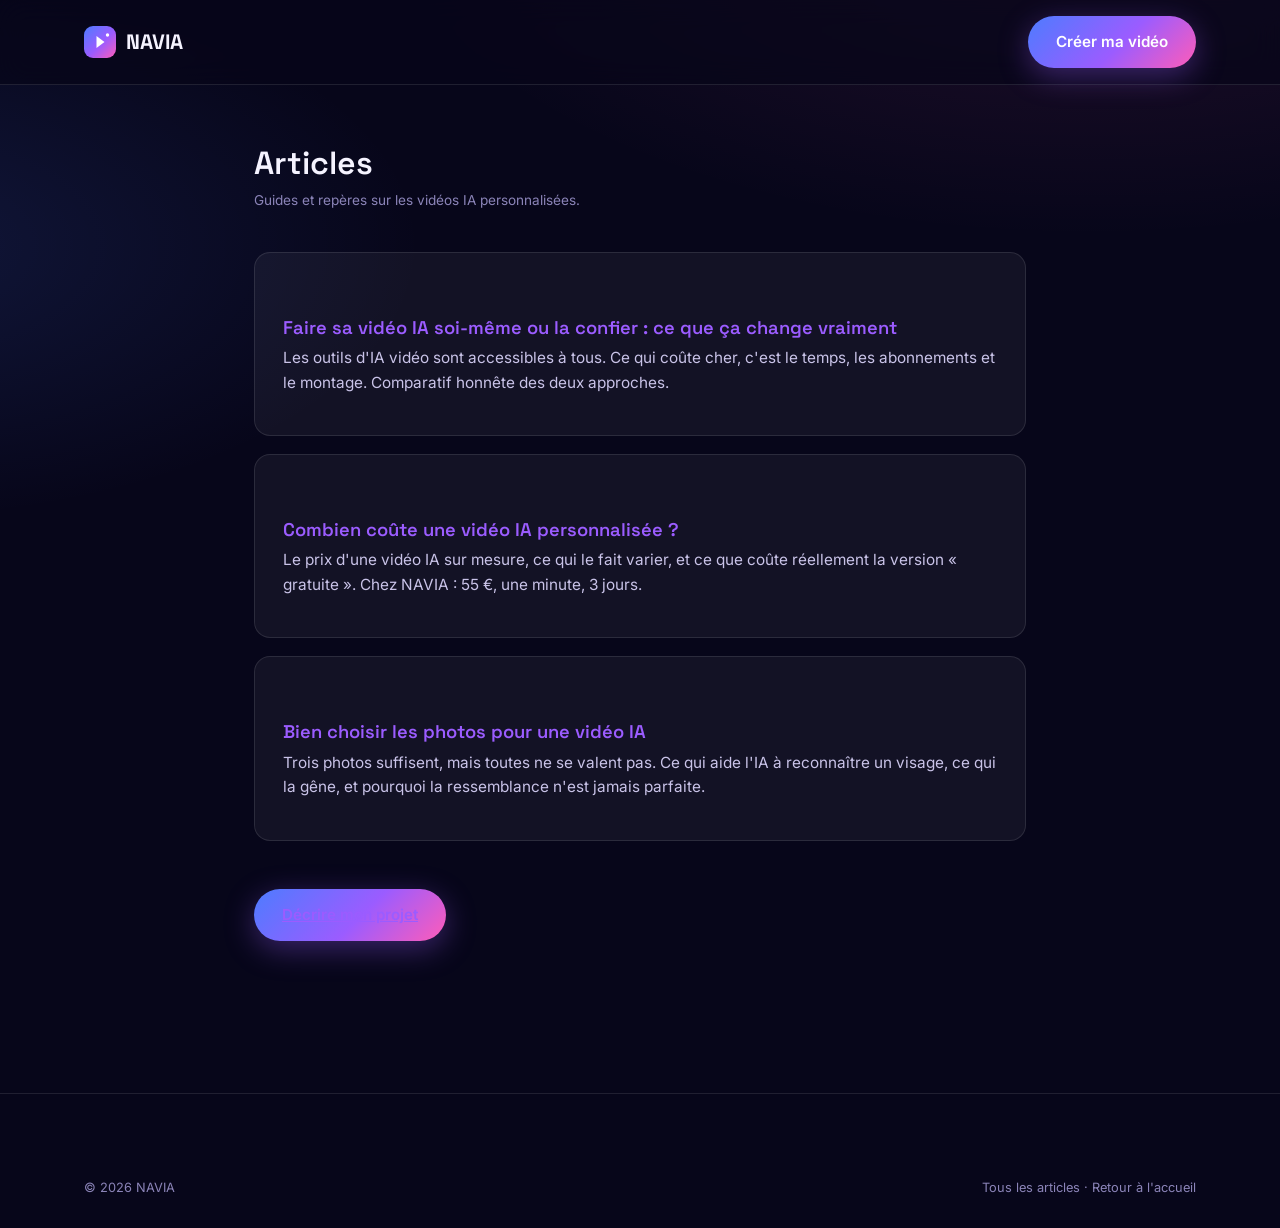
==== articles/index.html @ 46385a6c "Add an articles section answering the informational queries The site only answered "what is NAVIA" -" ====
<!DOCTYPE html>
<html lang="fr">
<head>
<meta charset="UTF-8">
<meta name="viewport" content="width=device-width, initial-scale=1.0">
<title>Articles — NAVIA</title>
<meta name="description" content="Guides sur les vidéos IA personnalisées : combien ça coûte, comment choisir les photos, faire soi-même ou confier.">
<link rel="canonical" href="https://navia-production.com/articles/">
<meta property="og:type" content="website">
<meta property="og:site_name" content="NAVIA">
<meta property="og:locale" content="fr_FR">
<meta property="og:url" content="https://navia-production.com/articles/">
<meta property="og:title" content="Articles — NAVIA">
<meta property="og:description" content="Guides sur les vidéos IA personnalisées : combien ça coûte, comment choisir les photos, faire soi-même ou confier.">
<meta property="og:image" content="https://navia-production.com/assets/portfolio/exemple-01-photo.jpg">
<meta name="twitter:card" content="summary_large_image">
<meta name="twitter:title" content="Articles — NAVIA">
<meta name="twitter:description" content="Guides sur les vidéos IA personnalisées : combien ça coûte, comment choisir les photos, faire soi-même ou confier.">
<meta name="twitter:image" content="https://navia-production.com/assets/portfolio/exemple-01-photo.jpg">
<link rel="icon" href="../assets/logo.svg" type="image/svg+xml">
<link rel="stylesheet" href="../css/style.css">
<script type="application/ld+json">
{
  "@context": "https://schema.org",
  "@graph": [
    {
      "@type": "CollectionPage",
      "@id": "https://navia-production.com/articles/#collection",
      "url": "https://navia-production.com/articles/",
      "name": "Articles — NAVIA",
      "description": "Guides et repères sur les vidéos IA personnalisées : coût, préparation des photos, faire soi-même ou confier.",
      "inLanguage": "fr-FR",
      "isPartOf": {
        "@id": "https://navia-production.com/#website"
      },
      "publisher": {
        "@type": "Organization",
        "@id": "https://navia-production.com/#organization",
        "name": "NAVIA",
        "url": "https://navia-production.com"
      },
      "hasPart": [
        {
          "@type": "Article",
          "@id": "https://navia-production.com/articles/faire-une-video-ia-soi-meme-ou-la-confier.html#article",
          "headline": "Faire sa vidéo IA soi-même ou la confier : ce que ça change vraiment",
          "url": "https://navia-production.com/articles/faire-une-video-ia-soi-meme-ou-la-confier.html"
        },
        {
          "@type": "Article",
          "@id": "https://navia-production.com/articles/combien-coute-une-video-ia-personnalisee.html#article",
          "headline": "Combien coûte une vidéo IA personnalisée ?",
          "url": "https://navia-production.com/articles/combien-coute-une-video-ia-personnalisee.html"
        },
        {
          "@type": "Article",
          "@id": "https://navia-production.com/articles/bien-choisir-les-photos-pour-une-video-ia.html#article",
          "headline": "Bien choisir les photos pour une vidéo IA",
          "url": "https://navia-production.com/articles/bien-choisir-les-photos-pour-une-video-ia.html"
        }
      ]
    },
    {
      "@type": "BreadcrumbList",
      "@id": "https://navia-production.com/articles/#breadcrumb",
      "itemListElement": [
        {
          "@type": "ListItem",
          "position": 1,
          "name": "Accueil",
          "item": {
            "@type": "WebPage",
            "@id": "https://navia-production.com/"
          }
        },
        {
          "@type": "ListItem",
          "position": 2,
          "name": "Articles"
        }
      ]
    }
  ]
}
</script>
</head>
<body>
<header>
  <nav class="nav">
    <a href="/" class="logo"><img src="../assets/logo.svg" alt="NAVIA"> NAVIA</a>
    <div class="nav-right"><a href="/#commande" class="btn btn-primary nav-cta">Créer ma vidéo</a></div>
  </nav>
</header>
<main class="legal-page">
  <div class="container">

    <h1>Articles</h1>
    <p class="updated">Guides et repères sur les vidéos IA personnalisées.</p>

    <div class="card" style="margin-bottom:18px">
      <h2 style="font-size:1.15rem;margin-bottom:8px"><a href="/articles/faire-une-video-ia-soi-meme-ou-la-confier.html">Faire sa vidéo IA soi-même ou la confier : ce que ça change vraiment</a></h2>
      <p>Les outils d'IA vidéo sont accessibles à tous. Ce qui coûte cher, c'est le temps, les abonnements et le montage. Comparatif honnête des deux approches.</p>
    </div>
    <div class="card" style="margin-bottom:18px">
      <h2 style="font-size:1.15rem;margin-bottom:8px"><a href="/articles/combien-coute-une-video-ia-personnalisee.html">Combien coûte une vidéo IA personnalisée ?</a></h2>
      <p>Le prix d'une vidéo IA sur mesure, ce qui le fait varier, et ce que coûte réellement la version « gratuite ». Chez NAVIA : 55 €, une minute, 3 jours.</p>
    </div>
    <div class="card" style="margin-bottom:18px">
      <h2 style="font-size:1.15rem;margin-bottom:8px"><a href="/articles/bien-choisir-les-photos-pour-une-video-ia.html">Bien choisir les photos pour une vidéo IA</a></h2>
      <p>Trois photos suffisent, mais toutes ne se valent pas. Ce qui aide l'IA à reconnaître un visage, ce qui la gêne, et pourquoi la ressemblance n'est jamais parfaite.</p>
    </div>
    <p style="margin-top:48px"><a href="/#commande" class="btn btn-primary">Décrire mon projet</a></p>
  </div>
</main>
<footer>
  <div class="container footer-bottom" style="border-top:none">
    <span>© 2026 NAVIA</span>
    <span><a href="/articles/">Tous les articles</a> · <a href="/">Retour à l'accueil</a></span>
  </div>
</footer>
</body>
</html>
---- css/style.css ----
/* ============================================================
   NAVIA — design system
   ============================================================ */

@import url('https://fonts.googleapis.com/css2?family=Space+Grotesk:wght@500;600;700&family=Inter:wght@400;500;600;700&display=swap');

:root{
  --bg-0:#07061a;
  --bg-1:#0d0b26;
  --bg-2:#151234;
  --surface:rgba(255,255,255,.05);
  --surface-strong:rgba(255,255,255,.09);
  --border:rgba(255,255,255,.1);
  --text-0:#f5f3ff;
  --text-1:#c9c3e8;
  --text-2:#8b84b8;

  --blue:#4d7cff;
  --violet:#9b5cff;
  --pink:#ff5cb8;

  --gradient-1:linear-gradient(135deg,var(--blue) 0%,var(--violet) 55%,var(--pink) 100%);
  --gradient-soft:linear-gradient(135deg,rgba(77,124,255,.16) 0%,rgba(155,92,255,.16) 55%,rgba(255,92,184,.16) 100%);
  --gradient-text:linear-gradient(90deg,#7fa2ff,#b98bff,#ff8ecb);

  --glow-violet:0 0 60px rgba(155,92,255,.28);
  --glow-pink:0 0 50px rgba(255,92,184,.22);

  --radius-lg:22px;
  --radius:16px;
  --radius-sm:10px;

  --font-head:'Space Grotesk',sans-serif;
  --font-body:'Inter',sans-serif;

  --container:1160px;
}

*,*::before,*::after{box-sizing:border-box;margin:0;padding:0}
html{scroll-behavior:smooth}
body{
  background:
    radial-gradient(1200px 600px at 85% -10%, rgba(255,92,184,.12), transparent 60%),
    radial-gradient(1000px 500px at -10% 20%, rgba(77,124,255,.14), transparent 55%),
    var(--bg-0);
  color:var(--text-1);
  font-family:var(--font-body);
  line-height:1.6;
  overflow-x:hidden;
  min-height:100vh;
}
img,video{max-width:100%;display:block}
a{color:inherit;text-decoration:none}
ul{list-style:none}
button{font:inherit;cursor:pointer;border:none;background:none;color:inherit}
h1,h2,h3,h4{font-family:var(--font-head);color:var(--text-0);line-height:1.15;font-weight:600}
.container{max-width:var(--container);margin:0 auto;padding:0 24px}
section{padding:96px 0}
@media(max-width:768px){section{padding:64px 0}}

.eyebrow{
  display:inline-flex;align-items:center;gap:8px;
  font-size:.78rem;letter-spacing:.08em;text-transform:uppercase;
  color:var(--text-2);font-weight:600;margin-bottom:14px;
}
.eyebrow::before{content:"";width:8px;height:8px;border-radius:50%;background:var(--gradient-1);box-shadow:0 0 12px var(--pink)}

.gradient-text{
  background:var(--gradient-text);
  -webkit-background-clip:text;background-clip:text;color:transparent;
}

.section-head{max-width:640px;margin:0 auto 52px;text-align:center}
.section-head h2{font-size:clamp(1.8rem,3.4vw,2.6rem);margin-bottom:14px}
.section-head p{color:var(--text-1);font-size:1.05rem}

/* ---------- buttons ---------- */
.btn{
  display:inline-flex;align-items:center;justify-content:center;gap:8px;
  padding:14px 28px;border-radius:999px;font-weight:600;font-size:.95rem;
  transition:transform .2s ease, box-shadow .2s ease, opacity .2s ease;
  white-space:nowrap;
}
.btn-primary{
  background:var(--gradient-1);color:#fff;
  box-shadow:0 8px 30px rgba(155,92,255,.35);
}
.btn-primary:hover{transform:translateY(-2px);box-shadow:0 12px 36px rgba(255,92,184,.4)}
.btn-ghost{
  background:var(--surface);border:1px solid var(--border);color:var(--text-0);
}
.btn-ghost:hover{background:var(--surface-strong);border-color:rgba(255,255,255,.2)}
.btn-block{width:100%}
.btn[disabled]{opacity:.4;cursor:not-allowed;transform:none}

/* ---------- header ---------- */
header{
  position:sticky;top:0;z-index:100;
  background:rgba(7,6,26,.72);
  backdrop-filter:blur(14px);
  border-bottom:1px solid var(--border);
}
.nav{display:flex;align-items:center;justify-content:space-between;padding:16px 24px;max-width:var(--container);margin:0 auto}
.logo{display:flex;align-items:center;gap:10px;font-family:var(--font-head);font-size:1.3rem;font-weight:700;color:var(--text-0)}
.logo img{height:32px;width:32px}
.nav-links{display:flex;align-items:center;gap:30px;font-size:.92rem;font-weight:500}
.nav-links a{color:var(--text-1);transition:color .2s}
.nav-links a:hover{color:var(--text-0)}
.nav-right{display:flex;align-items:center;gap:16px}
.lang-switch{display:flex;gap:6px;border:1px solid var(--border);border-radius:999px;padding:4px}
.lang-switch a{padding:5px 12px;border-radius:999px;font-size:.8rem;font-weight:700;color:var(--text-2)}
.lang-switch a.active{background:var(--gradient-1);color:#fff}
.nav-toggle{display:none;background:none;border:none;color:var(--text-0);font-size:1.6rem}
@media(max-width:900px){
  .nav-links{position:fixed;top:70px;left:0;right:0;background:var(--bg-1);border-bottom:1px solid var(--border);flex-direction:column;padding:24px;gap:18px;transform:translateY(-140%);transition:transform .25s ease;z-index:99}
  .nav-links.open{transform:translateY(0)}
  .nav-toggle{display:block}
  .nav-cta{display:none}
}

/* ---------- hero ---------- */
.hero{padding:88px 0 60px;position:relative}
.hero-grid{display:grid;grid-template-columns:1.1fr .9fr;gap:56px;align-items:center}
@media(max-width:900px){.hero-grid{grid-template-columns:1fr}}
.hero h1{font-size:clamp(2.2rem,5vw,3.6rem);margin-bottom:20px}
.hero p.lead{font-size:1.12rem;color:var(--text-1);margin-bottom:32px;max-width:520px}
.hero-actions{display:flex;gap:14px;flex-wrap:wrap;margin-bottom:36px}
.hero-stats{display:flex;gap:36px;flex-wrap:wrap}
.hero-stats div strong{display:block;font-family:var(--font-head);font-size:1.5rem;color:var(--text-0)}
.hero-stats div span{font-size:.82rem;color:var(--text-2)}
.hero-media{position:relative;border-radius:var(--radius-lg);overflow:hidden;border:1px solid var(--border);box-shadow:var(--glow-violet)}
.hero-media video,.hero-media img{width:100%;height:100%;object-fit:cover;aspect-ratio:9/12}
.hero-media::after{content:"";position:absolute;inset:0;background:linear-gradient(180deg,transparent 50%,rgba(7,6,26,.7));pointer-events:none}
.badge-float{
  position:absolute;bottom:18px;left:18px;right:18px;z-index:2;
  background:rgba(13,11,38,.75);backdrop-filter:blur(8px);
  border:1px solid var(--border);border-radius:var(--radius-sm);
  padding:12px 16px;font-size:.85rem;color:var(--text-0);display:flex;align-items:center;gap:10px;
}

/* ---------- cards / grid ---------- */
.grid{display:grid;gap:24px}
.grid-3{grid-template-columns:repeat(3,1fr)}
.grid-4{grid-template-columns:repeat(4,1fr)}
.grid-2{grid-template-columns:repeat(2,1fr)}
.grid-5{grid-template-columns:repeat(5,1fr)}
@media(max-width:900px){.grid-3,.grid-4{grid-template-columns:repeat(2,1fr)}.grid-5{grid-template-columns:repeat(3,1fr)}}
@media(max-width:600px){.grid-2,.grid-3,.grid-4{grid-template-columns:1fr}.grid-5{grid-template-columns:repeat(2,1fr)}}

.card{
  background:var(--surface);border:1px solid var(--border);border-radius:var(--radius);
  padding:28px;transition:transform .2s ease, border-color .2s ease, background .2s ease;
}
.card:hover{transform:translateY(-4px);border-color:rgba(255,255,255,.22);background:var(--surface-strong)}
.card .icon{
  width:46px;height:46px;border-radius:12px;display:flex;align-items:center;justify-content:center;
  background:var(--gradient-soft);margin-bottom:16px;font-size:1.3rem;
}
.card h3{font-size:1.08rem;margin-bottom:8px}
.card p{font-size:.92rem;color:var(--text-1)}

.card-compact{padding:18px 14px}
.card-compact .icon{width:38px;height:38px;font-size:1.1rem;margin-bottom:10px}
.card-compact h3{font-size:.92rem;margin-bottom:0}

.card-tight{padding:22px}
.card-tight .icon{width:40px;height:40px;font-size:1.15rem;margin-bottom:12px}
.card-tight h3{font-size:1rem}
.card-tight p{font-size:.88rem}

.step-card{position:relative;padding-top:44px}
.step-card .num{
  position:absolute;top:-18px;left:24px;width:36px;height:36px;border-radius:10px;
  background:var(--gradient-1);color:#fff;display:flex;align-items:center;justify-content:center;
  font-family:var(--font-head);font-weight:700;box-shadow:0 6px 18px rgba(155,92,255,.4);
}

/* ---------- style / occasion tiles ---------- */
.tile{
  background:var(--surface);border:1px solid var(--border);border-radius:var(--radius);
  overflow:hidden;text-align:center;
}
.tile .tile-media{aspect-ratio:4/3;background:var(--gradient-soft);display:flex;align-items:center;justify-content:center;font-size:2rem;overflow:hidden}
.tile .tile-media img{width:100%;height:100%;object-fit:cover;display:block}
.tile .tile-body{padding:18px}
.tile h3{font-size:1rem}

/* ---------- portfolio ---------- */
.section-note{text-align:center;font-size:.85rem;color:var(--text-2);margin:-28px 0 32px}
.section-note-end{margin:28px 0 0}

/* two vertical examples side by side, then one wide example below */
.pf-row{display:grid;grid-template-columns:repeat(2,1fr);gap:24px;margin-bottom:24px}
@media(max-width:900px){.pf-row{grid-template-columns:1fr}}

.pf-card{
  display:grid;gap:22px;align-items:start;
  background:var(--surface);border:1px solid var(--border);border-radius:var(--radius-lg);
  padding:22px;transition:transform .2s ease,border-color .2s ease,background .2s ease;
}
.pf-card:hover{transform:translateY(-4px);border-color:rgba(255,255,255,.22);background:var(--surface-strong)}
/* vertical examples: narrow 9:16 thumbnail beside the text, on every screen */
.pf-card-v{grid-template-columns:150px 1fr}
/* wide example: 16:9 thumbnail beside the text, stacked on small screens */
.pf-card-h{grid-template-columns:1.1fr 1fr}
@media(max-width:800px){.pf-card-h{grid-template-columns:1fr}}
/* on phones the text gets the full width, the 9:16 preview sits above it */
@media(max-width:560px){
  .pf-card,.pf-card-v,.pf-card-h{grid-template-columns:1fr;padding:16px;gap:16px}
  .pf-media.ratio-v{width:150px}
}

/* clickable preview */
.pf-media{
  position:relative;display:block;width:100%;padding:0;overflow:hidden;
  border-radius:var(--radius);border:1px solid var(--border);
  background:var(--gradient-soft);cursor:pointer;
}
.pf-media.ratio-v{aspect-ratio:9/16}
.pf-media.ratio-h{aspect-ratio:16/9}
.pf-media video{width:100%;height:100%;object-fit:cover;pointer-events:none}
.pf-media::after{content:"";position:absolute;inset:0;background:linear-gradient(180deg,rgba(7,6,26,.05),rgba(7,6,26,.45));transition:opacity .2s}
.pf-media:hover::after{opacity:.6}
.pf-media:focus-visible{outline:2px solid var(--violet);outline-offset:3px}
.pf-play{
  position:absolute;top:50%;left:50%;transform:translate(-50%,-50%);z-index:2;
  width:52px;height:52px;border-radius:50%;background:var(--gradient-1);
  box-shadow:0 8px 24px rgba(155,92,255,.5);transition:transform .2s ease;
}
.pf-play::before{
  content:"";position:absolute;top:50%;left:54%;transform:translate(-50%,-50%);
  border-style:solid;border-width:9px 0 9px 15px;border-color:transparent transparent transparent #fff;
}
.pf-media:hover .pf-play{transform:translate(-50%,-50%) scale(1.08)}
.pf-ratio{
  position:absolute;top:10px;left:10px;z-index:2;
  background:rgba(7,6,26,.72);backdrop-filter:blur(6px);border:1px solid var(--border);
  border-radius:999px;padding:3px 10px;font-size:.68rem;font-weight:700;letter-spacing:.06em;color:var(--text-0);
}

.pf-body h3{font-size:1.08rem;margin-bottom:12px}
.pf-body p{font-size:.9rem;color:var(--text-1);margin-bottom:16px}
.pf-tags{margin-bottom:10px}

/* labelled case sheet */
.pf-meta{display:grid;gap:10px;margin-bottom:16px}
.pf-meta dt{font-size:.68rem;font-weight:700;letter-spacing:.08em;text-transform:uppercase;color:var(--text-2);margin-bottom:3px}
.pf-meta dd{font-size:.86rem;color:var(--text-1);line-height:1.5}

/* source photo thumbnail */
.pf-source{
  display:inline-flex;align-items:center;gap:10px;padding:6px 14px 6px 6px;
  border:1px solid var(--border);border-radius:999px;background:var(--surface);
  cursor:pointer;transition:.2s;font-size:.78rem;color:var(--text-1);text-align:left;
}
.pf-source:hover{background:var(--surface-strong);border-color:var(--violet);color:var(--text-0)}
.pf-source:focus-visible{outline:2px solid var(--violet);outline-offset:3px}
.pf-source img{width:40px;height:40px;border-radius:50%;object-fit:cover;background:var(--gradient-soft);flex-shrink:0}

/* ---------- lightbox ---------- */
.lightbox{
  position:fixed;inset:0;z-index:300;display:none;
  align-items:center;justify-content:center;padding:32px 20px;
  background:rgba(4,3,15,.9);backdrop-filter:blur(10px);
}
.lightbox.open{display:flex;animation:fadein .2s ease}
.lightbox-inner{max-width:min(1100px,100%);max-height:100%;display:flex;align-items:center;justify-content:center}
.lightbox-inner video,.lightbox-inner img{
  max-width:100%;max-height:calc(100vh - 96px);width:auto;height:auto;
  border-radius:var(--radius);border:1px solid var(--border);box-shadow:var(--glow-violet);
}
.lightbox-close{
  position:absolute;top:16px;right:20px;z-index:2;
  width:44px;height:44px;border-radius:50%;font-size:1.8rem;line-height:1;
  background:var(--surface);border:1px solid var(--border);color:var(--text-0);
}
.lightbox-close:hover{background:var(--surface-strong)}
body.no-scroll{overflow:hidden}

.tag{display:inline-block;font-size:.72rem;font-weight:700;letter-spacing:.05em;text-transform:uppercase;
  padding:4px 10px;border-radius:999px;background:var(--gradient-soft);color:var(--text-0);margin-right:6px;margin-bottom:10px}

/* ---------- testimonials ---------- */
.testimonial{background:var(--surface);border:1px solid var(--border);border-radius:var(--radius);padding:26px}
.testimonial p{font-style:italic;color:var(--text-0);margin-bottom:16px}
.testimonial .who{display:flex;align-items:center;gap:10px;font-size:.85rem;color:var(--text-2)}
.testimonial .who .dot{width:34px;height:34px;border-radius:50%;background:var(--gradient-1)}
.placeholder-note{font-size:.75rem;color:var(--text-2);opacity:.7;margin-top:8px}

/* ---------- pricing calculator ---------- */
.calc{background:var(--surface);border:1px solid var(--border);border-radius:var(--radius-lg);padding:36px;display:grid;grid-template-columns:1fr auto;gap:32px;align-items:center}
@media(max-width:700px){.calc{grid-template-columns:1fr;text-align:center}}
.calc-options{display:flex;gap:12px;flex-wrap:wrap}
.calc-options label{
  border:1px solid var(--border);border-radius:var(--radius-sm);padding:12px 18px;cursor:pointer;
  font-size:.88rem;transition:.2s;
}
.calc-options input{display:none}
.calc-options input:checked + span{color:#fff}
.calc-options label:has(input:checked){background:var(--gradient-1);border-color:transparent;box-shadow:0 6px 20px rgba(155,92,255,.35)}
.calc-price{text-align:center}
.calc-points{display:grid;gap:6px;font-size:.9rem;color:var(--text-1)}
.calc-points li{display:flex;align-items:center;gap:8px}
.calc-points li::before{content:"";width:6px;height:6px;border-radius:50%;background:var(--gradient-1);flex-shrink:0}
@media(max-width:700px){.calc-points li{justify-content:center}}
.calc-price strong{font-family:var(--font-head);font-size:2.6rem;color:var(--text-0);display:block}
.calc-price span{color:var(--text-2);font-size:.85rem}

/* ---------- FAQ ---------- */
.faq-item{border-bottom:1px solid var(--border)}
.faq-q{width:100%;display:flex;justify-content:space-between;align-items:center;padding:20px 4px;text-align:left;font-weight:600;color:var(--text-0);font-size:1rem}
.faq-q .plus{font-size:1.4rem;color:var(--violet);transition:transform .25s}
.faq-item.open .plus{transform:rotate(45deg)}
.faq-a{max-height:0;overflow:hidden;transition:max-height .3s ease;font-size:.92rem;color:var(--text-1)}
.faq-a p{padding:0 4px 20px}
.faq-a p:not(:last-child){padding-bottom:12px}

/* ---------- form ---------- */
.form-shell{background:var(--surface);border:1px solid var(--border);border-radius:var(--radius-lg);padding:40px}
@media(max-width:600px){.form-shell{padding:24px}}
.progress-track{height:6px;border-radius:999px;background:var(--surface-strong);margin-bottom:36px;overflow:hidden}
.progress-fill{height:100%;background:var(--gradient-1);width:16.6%;transition:width .3s ease}
.progress-labels{display:flex;justify-content:space-between;font-size:.72rem;color:var(--text-2);margin-bottom:8px}

fieldset{border:none}
.field{margin-bottom:22px}
.field label.field-label{display:block;font-size:.9rem;font-weight:600;color:var(--text-0);margin-bottom:10px}
.field .hint{font-size:.78rem;color:var(--text-2);margin-top:6px}
input[type=text],input[type=email],input[type=tel],input[type=number],textarea,select{
  width:100%;background:var(--bg-1);border:1px solid var(--border);border-radius:var(--radius-sm);
  padding:13px 14px;color:var(--text-0);font-family:var(--font-body);font-size:.95rem;
}
textarea{min-height:96px;resize:vertical}
input:focus,textarea:focus,select:focus{outline:none;border-color:var(--violet);box-shadow:0 0 0 3px rgba(155,92,255,.2)}

.choice-grid{display:grid;grid-template-columns:repeat(auto-fit,minmax(150px,1fr));gap:12px}
.choice{
  position:relative;border:1px solid var(--border);border-radius:var(--radius-sm);
  padding:14px 16px;cursor:pointer;font-size:.9rem;display:flex;align-items:center;gap:10px;
  transition:.2s;
}
.choice input{position:absolute;opacity:0}
.choice:has(input:checked){background:var(--gradient-soft);border-color:var(--violet)}
.choice .box{width:16px;height:16px;border:1.5px solid var(--text-2);flex-shrink:0}
.choice input[type=radio] + .box{border-radius:50%}
.choice input[type=checkbox] + .box{border-radius:4px}
.choice:has(input:checked) .box{background:var(--gradient-1);border-color:transparent}

.choice-grid-wide{grid-template-columns:1fr}
.choice-grid-wide .choice{align-items:flex-start}
.choice-grid-wide .box{margin-top:3px}
.choice em{display:block;font-style:normal;font-size:.8rem;color:var(--text-2);margin-top:3px;line-height:1.45}

.price-note{
  display:flex;flex-direction:column;gap:4px;margin-bottom:22px;
  background:var(--gradient-soft);border:1px solid var(--border);border-radius:var(--radius);padding:18px 20px;
}
.price-note strong{font-family:var(--font-head);font-size:1.15rem;color:var(--text-0)}
.price-note span{font-size:.85rem;color:var(--text-1)}

.step{display:none}
.step.active{display:block;animation:fadein .35s ease}
@keyframes fadein{from{opacity:0;transform:translateY(6px)}to{opacity:1;transform:translateY(0)}}

.form-nav{display:none;justify-content:space-between;margin-top:32px;gap:12px}
.honeypot{position:absolute;left:-9999px;opacity:0;height:0;width:0}
.form-success{display:none;text-align:center;padding:40px 20px}
.form-success.active{display:block}
.form-success .icon-big{font-size:3rem;margin-bottom:16px}

/* ---------- footer ---------- */
footer{border-top:1px solid var(--border);padding:60px 0 30px;margin-top:40px}
.footer-grid{display:grid;grid-template-columns:1.4fr 1fr 1fr;gap:40px;margin-bottom:40px}
@media(max-width:700px){.footer-grid{grid-template-columns:1fr;gap:32px}}
.footer-grid h4{color:var(--text-0);font-size:.85rem;text-transform:uppercase;letter-spacing:.06em;margin-bottom:16px}
.footer-grid ul li{margin-bottom:10px;font-size:.9rem}
.footer-grid ul li a:hover{color:var(--text-0)}
.social-row{display:flex;gap:12px;margin-top:16px}
.social-row a{
  width:40px;height:40px;border-radius:50%;border:1px solid var(--border);display:flex;align-items:center;justify-content:center;
  transition:.2s;font-size:1.05rem;
}
.social-row a svg{width:18px;height:18px;display:block}
.social-row a:hover{background:var(--gradient-1);border-color:transparent}
.footer-bottom{display:flex;justify-content:space-between;flex-wrap:wrap;gap:12px;font-size:.8rem;color:var(--text-2);border-top:1px solid var(--border);padding-top:24px}

/* ---------- legal pages ---------- */
.legal-page{padding:60px 0 100px}
.legal-page .container{max-width:820px}
.legal-page h1{font-size:2rem;margin-bottom:8px}
.legal-page .updated{color:var(--text-2);font-size:.85rem;margin-bottom:40px}
.legal-page h2{font-size:1.25rem;margin:36px 0 12px}
.legal-page p,.legal-page li{color:var(--text-1);font-size:.96rem;margin-bottom:12px}
.legal-page li{margin-left:20px}
.legal-page a{color:var(--violet);text-decoration:underline}

/* comparison tables inside articles */
.legal-page table{width:100%;border-collapse:collapse;margin:20px 0;font-size:.94rem}
.legal-page th,.legal-page td{padding:10px 14px;border:1px solid var(--border);text-align:left;vertical-align:top}
.legal-page thead th{background:var(--bg-2);color:var(--text-0);font-weight:600}
.legal-page tbody td:first-child{color:var(--text-0);font-weight:500}
.legal-page ol{margin-bottom:12px}
.legal-page ol li{margin-left:20px;color:var(--text-1);font-size:.96rem;margin-bottom:12px}
.legal-page .card h2 a{text-decoration:none}
.legal-page .card h2 a:hover{text-decoration:underline}

/* ---------- whatsapp float ---------- */
.wa-float{
  position:fixed;bottom:22px;right:22px;z-index:200;
  width:58px;height:58px;border-radius:50%;background:var(--gradient-1);
  display:flex;align-items:center;justify-content:center;font-size:1.6rem;color:#fff;
  box-shadow:0 10px 30px rgba(155,92,255,.5);
}
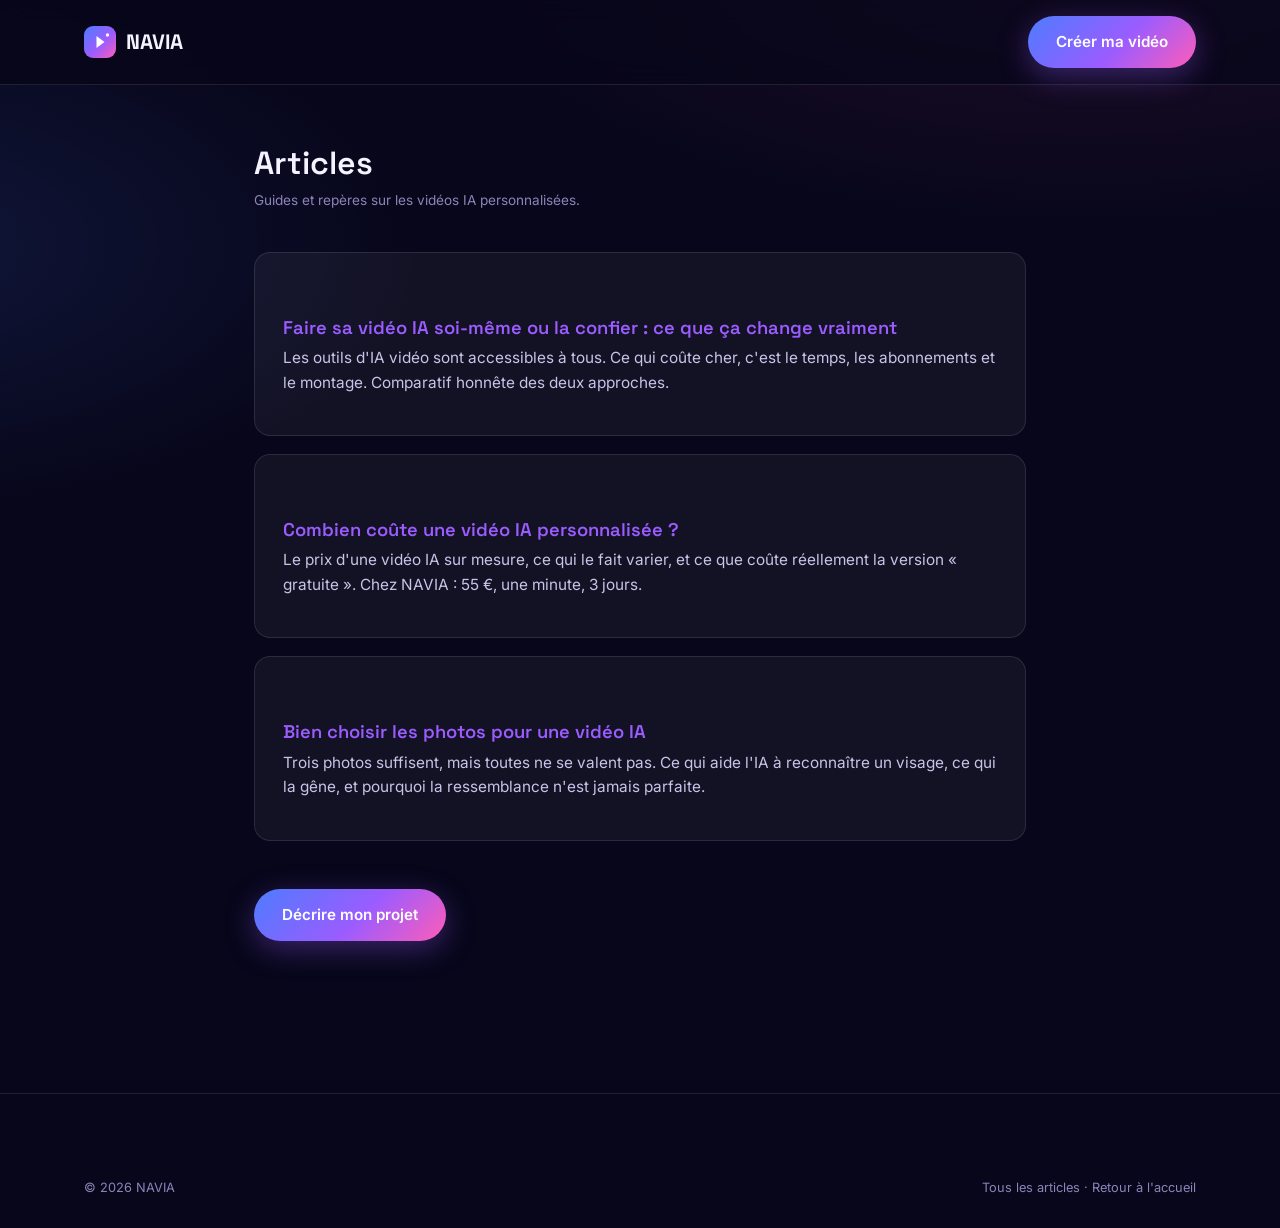
==== commit 103e229b: "Add cookieless Umami analytics with custom events The site is a single-page landing, so pageview-bas" ====
--- a/articles/index.html
+++ b/articles/index.html
@@ -83,6 +83,10 @@
   ]
 }
 </script>
+
+<!-- Umami — cookieless audience measurement -->
+<script defer src="https://cloud.umami.is/script.js" data-website-id="39aab16a-fd2b-48a6-bdbc-fcffa16c4f5c" data-domains="navia-production.com"></script>
+<script defer src="../js/analytics.js"></script>
 </head>
 <body>
 <header>
--- a/css/style.css
+++ b/css/style.css
@@ -393,6 +393,10 @@
 .legal-page p,.legal-page li{color:var(--text-1);font-size:.96rem;margin-bottom:12px}
 .legal-page li{margin-left:20px}
 .legal-page a{color:var(--violet);text-decoration:underline}
+/* buttons must keep their own colour: .legal-page a outranks .btn-primary */
+.legal-page a.btn{text-decoration:none;font-weight:600}
+.legal-page a.btn-primary{color:#fff}
+.legal-page a.btn-ghost{color:var(--text-0)}
 
 /* comparison tables inside articles */
 .legal-page table{width:100%;border-collapse:collapse;margin:20px 0;font-size:.94rem}
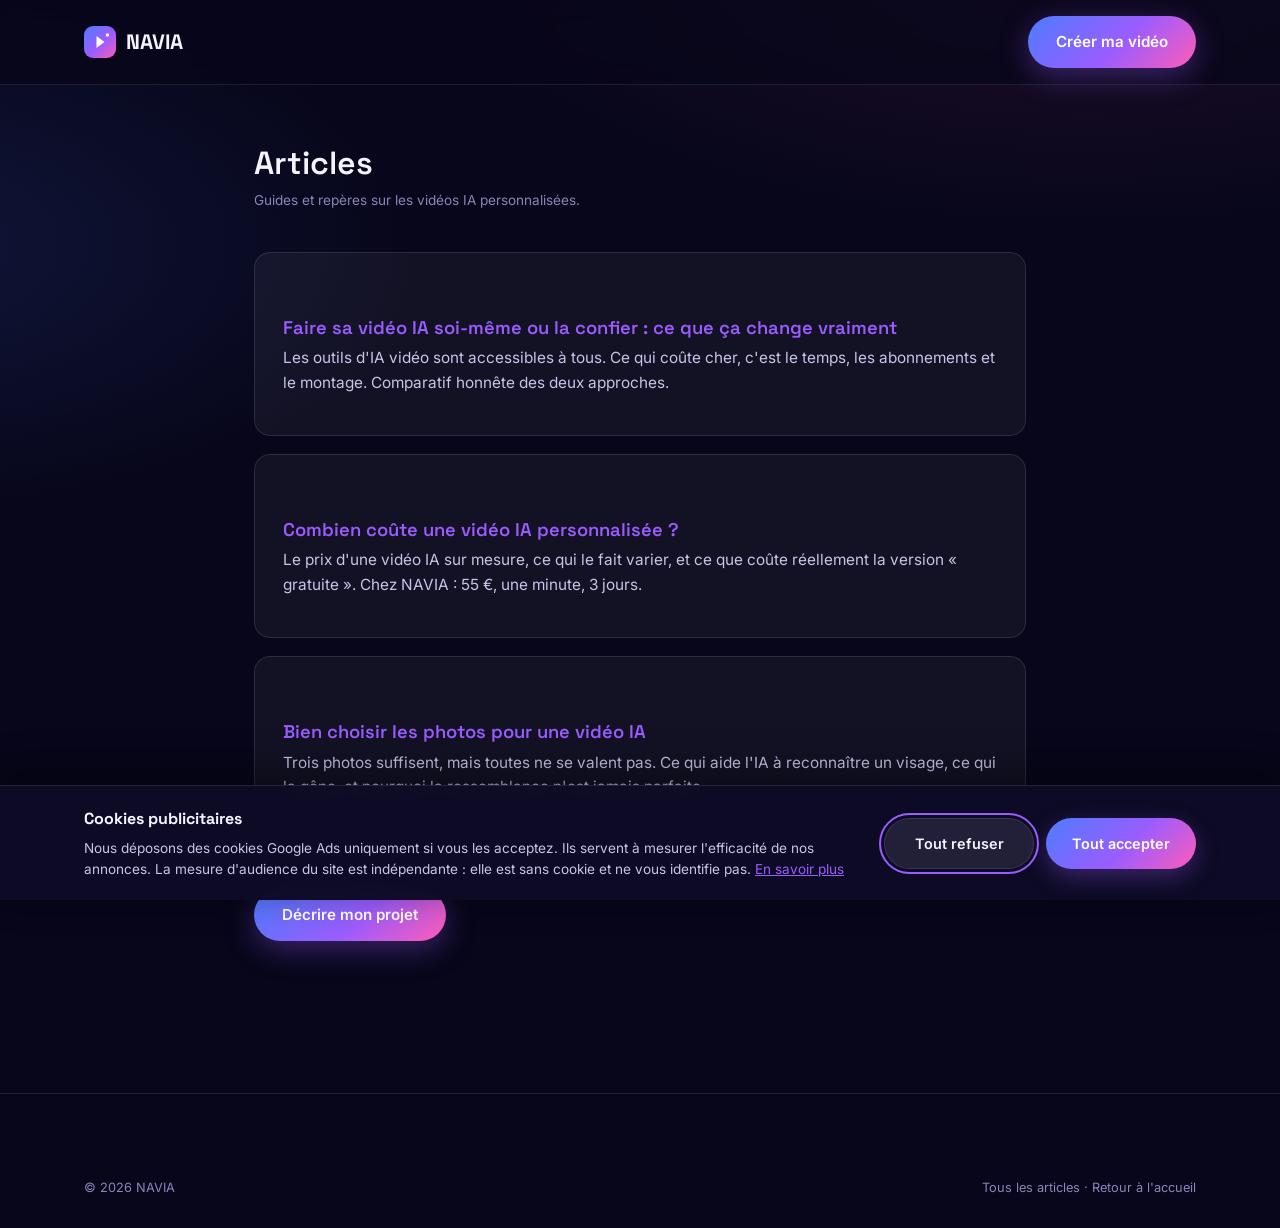
==== commit ea563bb9: "Add Google Ads tracking with consent, /merci page, YouTube examples Google Ads tag AW-18443303177 on" ====
--- a/articles/index.html
+++ b/articles/index.html
@@ -3,6 +3,32 @@
 <head>
 <meta charset="UTF-8">
 <meta name="viewport" content="width=device-width, initial-scale=1.0">
+<!-- Google tag (gtag.js) — Consent Mode v2 : publicité refusée par défaut -->
+<script>
+  window.dataLayer = window.dataLayer || [];
+  function gtag(){dataLayer.push(arguments);}
+  (function () {
+    var ok = false;
+    try {
+      var c = JSON.parse(localStorage.getItem('navia-consent') || 'null');
+      ok = !!c && c.ads === true && c.expires > Date.now();
+    } catch (e) {}
+    gtag('consent', 'default', {
+      ad_storage:           ok ? 'granted' : 'denied',
+      ad_user_data:         ok ? 'granted' : 'denied',
+      ad_personalization:   ok ? 'granted' : 'denied',
+      analytics_storage:    'denied',
+      functionality_storage:'granted',
+      security_storage:     'granted',
+      wait_for_update: 500
+    });
+  })();
+  gtag('set', 'ads_data_redaction', true);
+  gtag('set', 'url_passthrough', true);
+  gtag('js', new Date());
+  gtag('config', 'AW-18443303177');
+</script>
+<script async src="https://www.googletagmanager.com/gtag/js?id=AW-18443303177"></script>
 <title>Articles — NAVIA</title>
 <meta name="description" content="Guides sur les vidéos IA personnalisées : combien ça coûte, comment choisir les photos, faire soi-même ou confier.">
 <link rel="canonical" href="https://navia-production.com/articles/">
@@ -86,6 +112,7 @@
 
 <!-- Umami — cookieless audience measurement -->
 <script defer src="https://cloud.umami.is/script.js" data-website-id="39aab16a-fd2b-48a6-bdbc-fcffa16c4f5c" data-domains="navia-production.com"></script>
+<script defer src="../js/consent.js"></script>
 <script defer src="../js/analytics.js"></script>
 </head>
 <body>
--- a/css/style.css
+++ b/css/style.css
@@ -218,7 +218,7 @@
 }
 .pf-media.ratio-v{aspect-ratio:9/16}
 .pf-media.ratio-h{aspect-ratio:16/9}
-.pf-media video{width:100%;height:100%;object-fit:cover;pointer-events:none}
+.pf-media video,.pf-media img{width:100%;height:100%;object-fit:cover;pointer-events:none}
 .pf-media::after{content:"";position:absolute;inset:0;background:linear-gradient(180deg,rgba(7,6,26,.05),rgba(7,6,26,.45));transition:opacity .2s}
 .pf-media:hover::after{opacity:.6}
 .pf-media:focus-visible{outline:2px solid var(--violet);outline-offset:3px}
@@ -264,11 +264,24 @@
   background:rgba(4,3,15,.9);backdrop-filter:blur(10px);
 }
 .lightbox.open{display:flex;animation:fadein .2s ease}
-.lightbox-inner{max-width:min(1100px,100%);max-height:100%;display:flex;align-items:center;justify-content:center}
+.lightbox-inner{width:100%;max-width:min(1100px,100%);max-height:100%;display:flex;align-items:center;justify-content:center}
 .lightbox-inner video,.lightbox-inner img{
   max-width:100%;max-height:calc(100vh - 96px);width:auto;height:auto;
   border-radius:var(--radius);border:1px solid var(--border);box-shadow:var(--glow-violet);
 }
+/* lecteur YouTube : la largeur est bornée à la fois par la hauteur
+   de la fenêtre et par la largeur disponible, la hauteur suit le ratio */
+.lightbox-inner .yt-wrap{
+  aspect-ratio:9/16;
+  width:min(calc((100vh - 96px) * 9 / 16), 100%);
+  background:#000;overflow:hidden;
+  border-radius:var(--radius);border:1px solid var(--border);box-shadow:var(--glow-violet);
+}
+.lightbox-inner .yt-wrap.ratio-h{
+  aspect-ratio:16/9;
+  width:min(calc((100vh - 96px) * 16 / 9), 100%);
+}
+.lightbox-inner .yt-wrap iframe{width:100%;height:100%;border:0;display:block}
 .lightbox-close{
   position:absolute;top:16px;right:20px;z-index:2;
   width:44px;height:44px;border-radius:50%;font-size:1.8rem;line-height:1;
@@ -370,6 +383,8 @@
 
 /* ---------- footer ---------- */
 footer{border-top:1px solid var(--border);padding:60px 0 30px;margin-top:40px}
+/* marge basse : le bouton WhatsApp flottant ne doit rien recouvrir en bas de page */
+body:has(.wa-float) footer{padding-bottom:96px}
 .footer-grid{display:grid;grid-template-columns:1.4fr 1fr 1fr;gap:40px;margin-bottom:40px}
 @media(max-width:700px){.footer-grid{grid-template-columns:1fr;gap:32px}}
 .footer-grid h4{color:var(--text-0);font-size:.85rem;text-transform:uppercase;letter-spacing:.06em;margin-bottom:16px}
@@ -390,6 +405,7 @@
 .legal-page h1{font-size:2rem;margin-bottom:8px}
 .legal-page .updated{color:var(--text-2);font-size:.85rem;margin-bottom:40px}
 .legal-page h2{font-size:1.25rem;margin:36px 0 12px}
+.legal-page h3{font-size:1rem;margin:24px 0 10px;color:var(--text-0)}
 .legal-page p,.legal-page li{color:var(--text-1);font-size:.96rem;margin-bottom:12px}
 .legal-page li{margin-left:20px}
 .legal-page a{color:var(--violet);text-decoration:underline}
@@ -415,3 +431,51 @@
   display:flex;align-items:center;justify-content:center;font-size:1.6rem;color:#fff;
   box-shadow:0 10px 30px rgba(155,92,255,.5);
 }
+
+/* ---------- cookie consent banner ---------- */
+.cookie-banner{
+  position:fixed;left:0;right:0;bottom:0;z-index:400;
+  background:rgba(13,11,38,.97);
+  backdrop-filter:blur(14px);
+  border-top:1px solid var(--border);
+  box-shadow:0 -10px 40px rgba(0,0,0,.45);
+  animation:cookie-in .25s ease-out;
+}
+@keyframes cookie-in{from{transform:translateY(100%)}to{transform:translateY(0)}}
+@media(prefers-reduced-motion:reduce){.cookie-banner{animation:none}}
+.cookie-inner{
+  max-width:var(--container);margin:0 auto;padding:20px 24px;
+  display:flex;align-items:center;gap:28px;flex-wrap:wrap;
+}
+.cookie-text{flex:1 1 380px;min-width:0}
+.cookie-text strong{display:block;color:var(--text-0);font-family:var(--font-head);font-size:1rem;margin-bottom:6px}
+.cookie-text p{color:var(--text-1);font-size:.85rem;line-height:1.55}
+.cookie-text a{color:var(--violet);text-decoration:underline}
+/* les deux boutons ont strictement la même taille : refuser doit être
+   aussi simple qu'accepter (exigence CNIL) */
+.cookie-actions{display:flex;gap:12px;flex-wrap:wrap}
+.cookie-btn{
+  flex:1 1 auto;min-width:150px;
+  padding:13px 26px;border-radius:999px;
+  font-weight:600;font-size:.9rem;text-align:center;
+  transition:transform .2s ease,box-shadow .2s ease,background .2s ease;
+}
+.cookie-btn:hover{transform:translateY(-2px)}
+.cookie-deny{background:var(--surface-strong);border:1px solid var(--border);color:var(--text-0)}
+.cookie-deny:hover{background:rgba(255,255,255,.14);border-color:rgba(255,255,255,.22)}
+.cookie-accept{background:var(--gradient-1);color:#fff;box-shadow:0 8px 24px rgba(155,92,255,.32)}
+.cookie-accept:hover{box-shadow:0 12px 30px rgba(255,92,184,.38)}
+.cookie-btn:focus-visible{outline:2px solid var(--violet);outline-offset:3px}
+@media(max-width:640px){
+  .cookie-inner{padding:18px 20px;gap:16px}
+  .cookie-actions{width:100%}
+  .cookie-btn{flex:1 1 0;min-width:0;padding:13px 12px}
+}
+/* le bandeau recouvrirait le bouton WhatsApp flottant */
+body.cookie-open .wa-float{display:none}
+
+.cookie-manage{
+  color:var(--text-2);font-size:inherit;text-decoration:underline;
+  padding:0;vertical-align:baseline;
+}
+.cookie-manage:hover{color:var(--text-1)}
